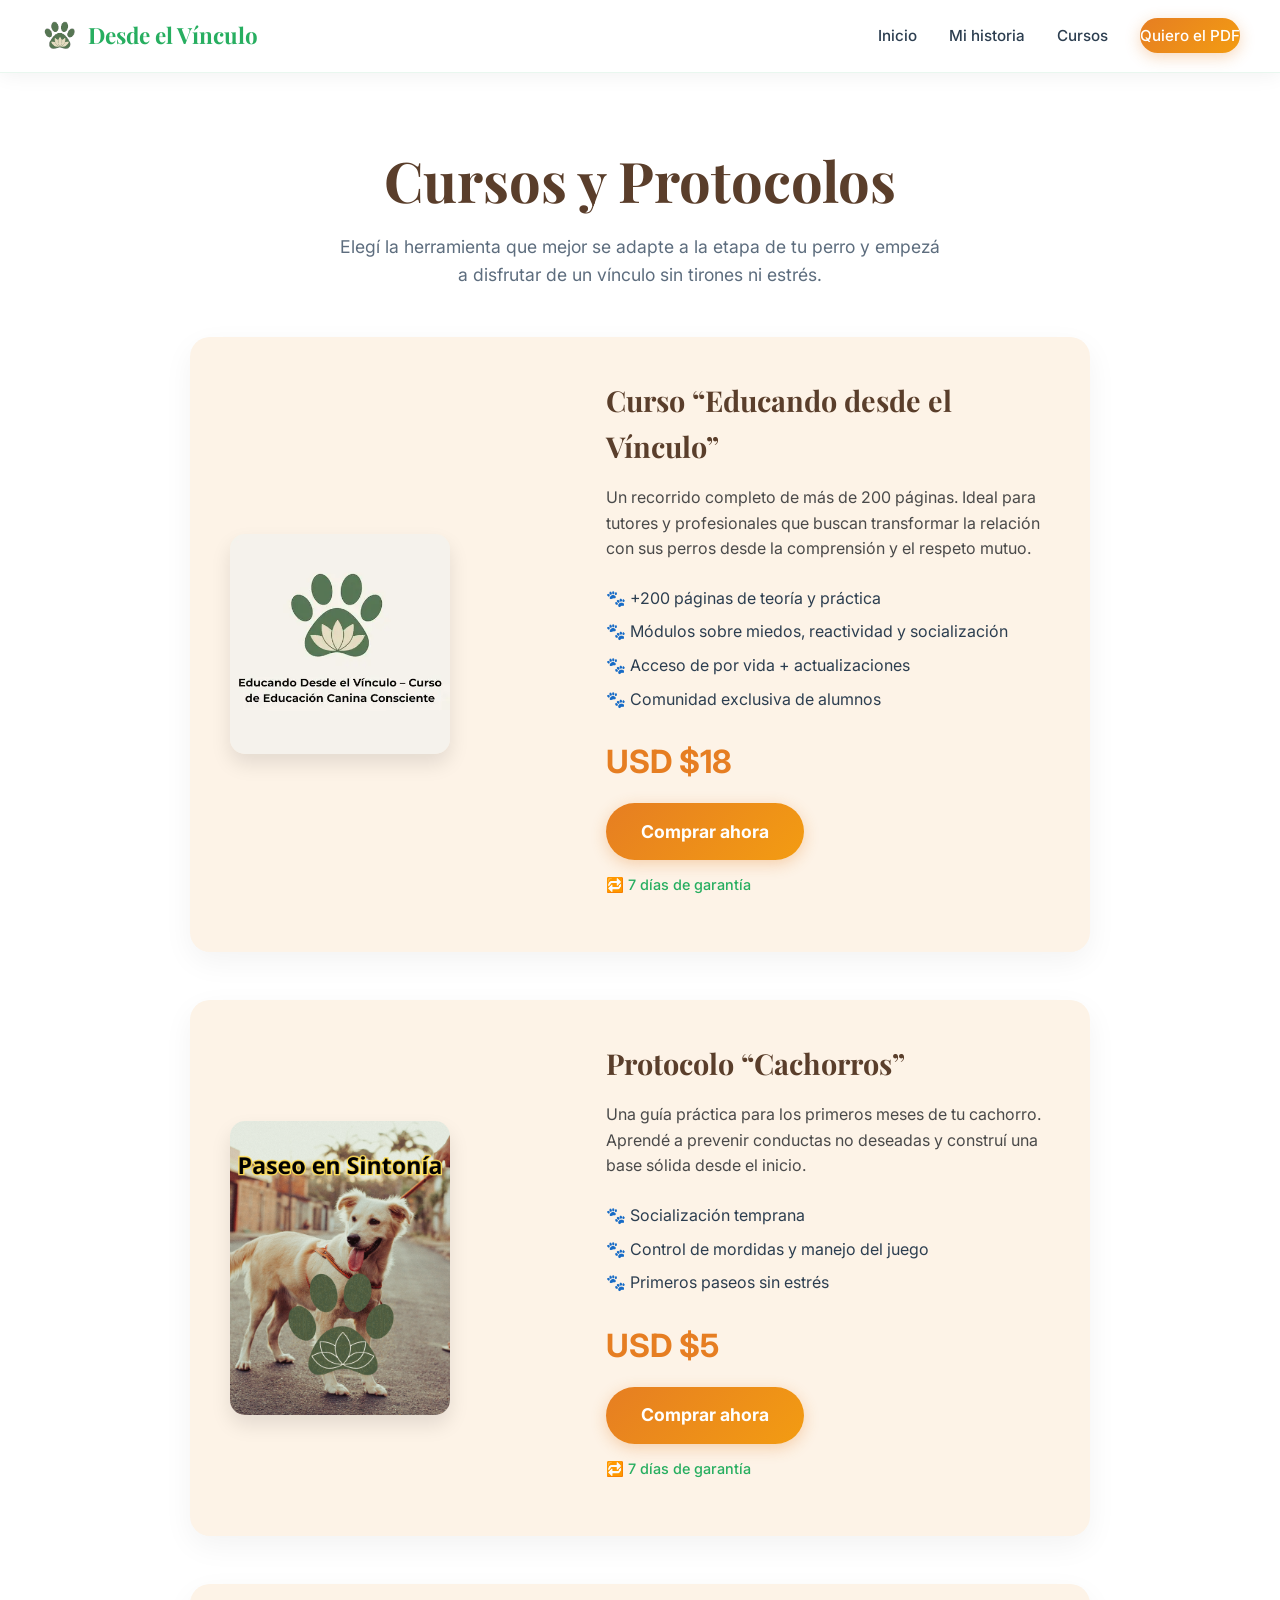
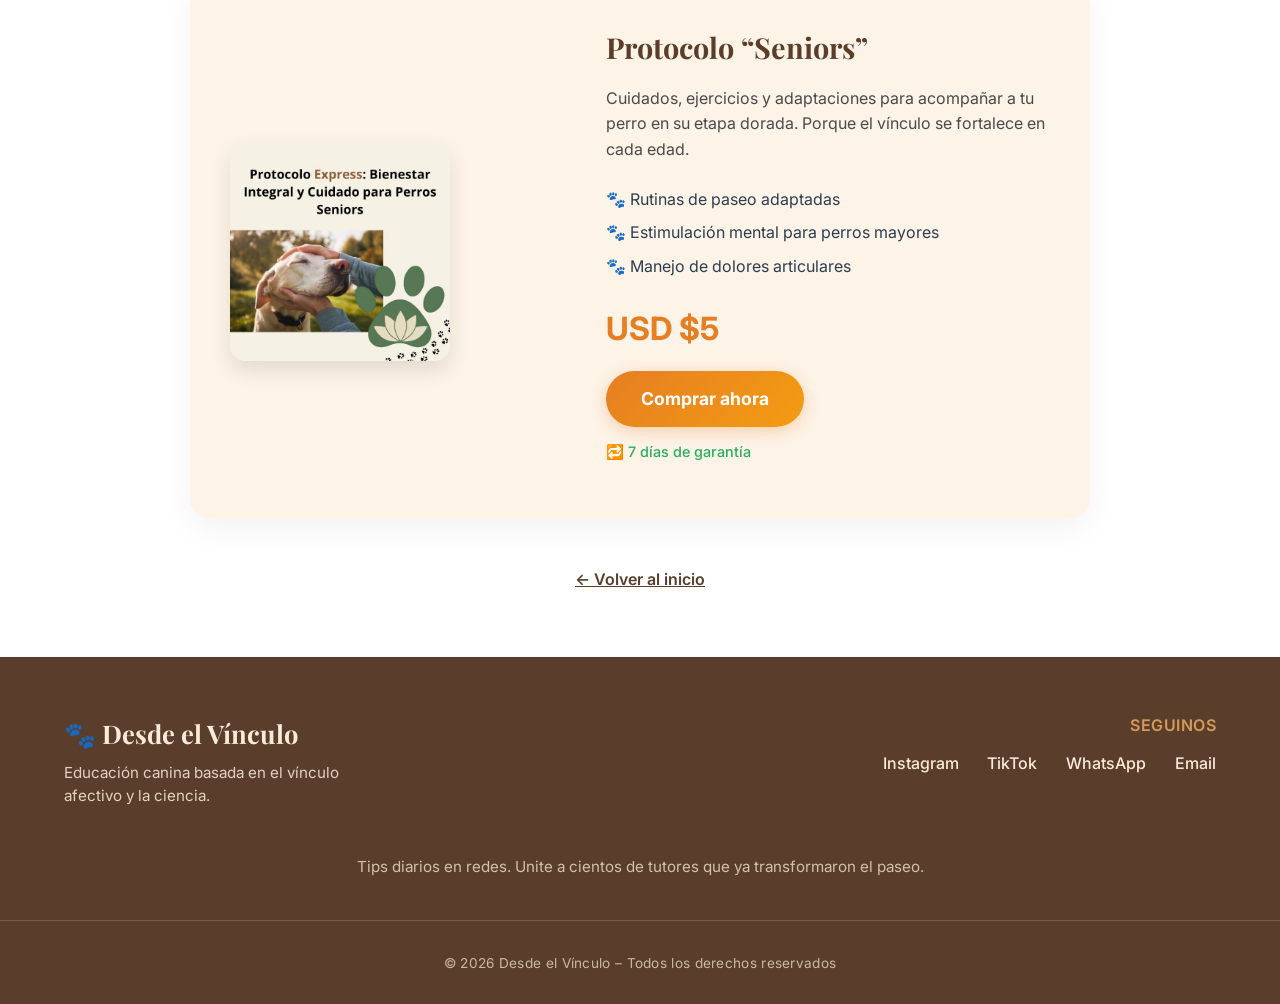
==== productos.html @ a278e69f "Agrego página de productos con catálogo de cursos y protocolos" ====
<!DOCTYPE html>
<html lang="es">
<head>
  <meta charset="UTF-8">
  <meta name="viewport" content="width=device-width, initial-scale=1.0, viewport-fit=cover">
  <title>Cursos y Protocolos – Desde el Vínculo</title>
  <meta name="description" content="Descubrí nuestros cursos y protocolos de educación canina. Aprendé a fortalecer el vínculo con tu perro desde cualquier etapa de su vida.">
  <meta name="robots" content="index, follow">
  <link rel="canonical" href="https://desdeelvinculo.netlify.app/productos.html">

  <!-- Open Graph -->
  <meta property="og:type" content="website">
  <meta property="og:site_name" content="Desde el Vínculo">
  <meta property="og:title" content="Cursos y Protocolos – Desde el Vínculo">
  <meta property="og:description" content="Elegí el curso o protocolo ideal para transformar el paseo con tu perro.">
  <meta property="og:image" content="https://desdeelvinculo.netlify.app/assets/images/og-image.jpg">
  <meta property="og:url" content="https://desdeelvinculo.netlify.app/productos.html">

  <!-- Favicon -->
  <link rel="icon" type="image/png" sizes="512x512" href="/assets/images/favicon.png">
  <link rel="apple-touch-icon" sizes="180x180" href="/assets/images/favicon.png">

  <!-- Fuentes -->
  <link rel="preconnect" href="https://fonts.googleapis.com">
  <link rel="preconnect" href="https://fonts.gstatic.com" crossorigin>
  <link href="https://fonts.googleapis.com/css2?family=Inter:opsz,wght@14..32,400..700&family=Playfair+Display:wght@600;700&display=swap" rel="stylesheet">
  
  <!-- Estilos -->
  <link rel="stylesheet" href="style.css">
</head>
<body>

  <!-- ===== NAV (mismo que en index.html) ===== -->
  <nav class="nav" id="mainNav">
    <div class="nav__overlay" id="navOverlay" aria-hidden="true"></div>
    <div class="nav__inner container">
      <a href="index.html" class="nav__brand">
        <img src="/assets/images/logo.svg" alt="Desde el Vínculo" class="nav__logo-img">
        <span class="nav__brand-text">Desde el Vínculo</span>
      </a>
      <ul class="nav__menu" id="navMenu">
        <li><a href="index.html">Inicio</a></li>
        <li><a href="index.html#autoridad">Mi historia</a></li>
        <li><a href="productos.html" class="active">Cursos</a></li>
        <li><a href="index.html#hero" class="nav__cta">Quiero el PDF</a></li>
      </ul>
      <button class="nav__toggle" id="navToggle" aria-label="Abrir menú" aria-expanded="false">
        <span></span><span></span><span></span>
      </button>
    </div>
  </nav>

  <!-- ===== CATÁLOGO DE PRODUCTOS ===== -->
  <main class="pagina-productos">
    <div class="container">
      <h1 class="titulo-pagina">Cursos y Protocolos</h1>
      <p class="subtitulo-pagina">Elegí la herramienta que mejor se adapte a la etapa de tu perro y empezá a disfrutar de un vínculo sin tirones ni estrés.</p>

      <div class="productos-lista">
        
        <!-- PRODUCTO: Curso Educando desde el Vínculo -->
        <article class="producto-detalle">
          <div class="producto-imagen">
            <img src="/assets/images/Portada producto - Educando Desde el Vínculo – Curso de Educación Canina Consciente.webp" alt="Curso Educando desde el Vínculo">
          </div>
          <div class="producto-contenido">
            <h2>Curso “Educando desde el Vínculo”</h2>
            <p class="producto-descripcion">
              Un recorrido completo de más de 200 páginas. Ideal para tutores y profesionales que buscan transformar la relación con sus perros desde la comprensión y el respeto mutuo.
            </p>
            <ul class="producto-beneficios">
              <li>+200 páginas de teoría y práctica</li>
              <li>Módulos sobre miedos, reactividad y socialización</li>
              <li>Acceso de por vida + actualizaciones</li>
              <li>Comunidad exclusiva de alumnos</li>
            </ul>
            <p class="producto-precio">USD $18</p>
            <!-- 🔁 REEMPLAZÁ con tu link de Hotmart del curso -->
            <a href="https://go.hotmart.com/K102549535T?dp=1" target="_blank" class="btn-hotmart">Comprar ahora</a>
            <p class="producto-garantia">🔁 7 días de garantía</p>
          </div>
        </article>

        <!-- PRODUCTO: Protocolo Cachorros -->
        <article class="producto-detalle">
          <div class="producto-imagen">
            <img src="/assets/images/mockup-pdf-paseoensintonia-contorno.png" alt="Protocolo Cachorros">
          </div>
          <div class="producto-contenido">
            <h2>Protocolo “Cachorros”</h2>
            <p class="producto-descripcion">
              Una guía práctica para los primeros meses de tu cachorro. Aprendé a prevenir conductas no deseadas y construí una base sólida desde el inicio.
            </p>
            <ul class="producto-beneficios">
              <li>Socialización temprana</li>
              <li>Control de mordidas y manejo del juego</li>
              <li>Primeros paseos sin estrés</li>
            </ul>
            <p class="producto-precio">USD $5</p>
            <!-- 🔁 REEMPLAZÁ con tu link de Hotmart del protocolo cachorros -->
            <a href="https://go.hotmart.com/E106387724O?dp=1" target="_blank" class="btn-hotmart">Comprar ahora</a>
            <p class="producto-garantia">🔁 7 días de garantía</p>
          </div>
        </article>

        <!-- PRODUCTO: Protocolo Seniors -->
        <article class="producto-detalle">
          <div class="producto-imagen">
            <img src="/assets/images/Protocolo express Perros seniors portada hotmart.jpg" alt="Protocolo Seniors">
          </div>
          <div class="producto-contenido">
            <h2>Protocolo “Seniors”</h2>
            <p class="producto-descripcion">
              Cuidados, ejercicios y adaptaciones para acompañar a tu perro en su etapa dorada. Porque el vínculo se fortalece en cada edad.
            </p>
            <ul class="producto-beneficios">
              <li>Rutinas de paseo adaptadas</li>
              <li>Estimulación mental para perros mayores</li>
              <li>Manejo de dolores articulares</li>
            </ul>
            <p class="producto-precio">USD $5</p>
            <!-- 🔁 REEMPLAZÁ con tu link de Hotmart del protocolo seniors -->
            <a href="https://go.hotmart.com/B106388195T?dp=1" target="_blank" class="btn-hotmart">Comprar ahora</a>
            <p class="producto-garantia">🔁 7 días de garantía</p>
          </div>
        </article>

      </div>

      <div class="volver-inicio">
        <a href="index.html" class="btn-volver">← Volver al inicio</a>
      </div>
    </div>
  </main>

  <!-- ===== FOOTER (mismo que en index.html) ===== -->
  <footer>
    <div class="container footer-grid">
      <div class="footer-info">
        <p class="footer-brand">🐾 Desde el Vínculo</p>
        <p class="footer-text">Educación canina basada en el vínculo afectivo y la ciencia.</p>
      </div>
      <div class="footer-social">
        <p class="footer-follow">Seguinos</p>
        <div class="social-links">
          <a href="https://instagram.com/tu-usuario" target="_blank" aria-label="Instagram">Instagram</a>
          <a href="https://tiktok.com/@tu-usuario" target="_blank" aria-label="TikTok">TikTok</a>
          <a href="https://wa.me/5491122334455" target="_blank" aria-label="WhatsApp">WhatsApp</a>
          <a href="mailto:contacto@desdeelvinculo.netlify.app" aria-label="Email">Email</a>
        </div>
      </div>
      <p class="footer-invitacion">Tips diarios en redes. Unite a cientos de tutores que ya transformaron el paseo.</p>
    </div>
    <div class="footer-bottom">
      <small>© 2026 Desde el Vínculo – Todos los derechos reservados</small>
    </div>
  </footer>

  <script src="script.js"></script>
</body>
</html>
---- style.css ----
/* ========== RESET Y BASE ========== */
* { margin:0; padding:0; box-sizing:border-box; }

body {
  font-family: 'Inter', system-ui, -apple-system, sans-serif;
  background: #fefaf5;
  color: #2c3e50;
  line-height: 1.6;
  overflow-x: hidden;
}
img { max-width:100%; height:auto; display:block; }
a { text-decoration:none; color:inherit; }
.container { max-width:1200px; margin:0 auto; padding:0 1.5rem; }

html { min-width: 320px; }

/* ========== TIPOGRAFÍA ========== */
h1, h2, h3, .nav__brand-text {
  font-family: 'Playfair Display', serif;
  font-weight: 700;
}
h1 { font-size: clamp(2rem, 5vw, 3.5rem); }
h2 { font-size: clamp(1.6rem, 4vw, 2.4rem); }

/* ========== NAV ========== */
.nav {
  position: fixed; top:0; left:0; width:100%; z-index:1200;
  background: rgba(255,255,255,0.85); backdrop-filter: blur(12px);
  border-bottom: 1px solid rgba(39,174,96,0.1);
  transition: all 0.3s;
  box-shadow: 0 2px 20px rgba(0,0,0,0.06);
}
.nav.scrolled { background: rgba(255,255,255,0.98); box-shadow: 0 4px 25px rgba(0,0,0,0.1); }
.nav__inner { display:flex; justify-content:space-between; align-items:center; padding:1rem 0; }
.nav__brand { display:flex; align-items:center; gap:0.5rem; }
.nav__logo-img { height: clamp(30px, 5vw, 40px); }
.nav__brand-text { font-size: clamp(1.1rem, 3vw, 1.4rem); color:#27ae60; white-space: nowrap; }
.nav__menu { display:flex; list-style:none; gap:2rem; align-items:center; }
.nav__menu a { color:#2c3e50; font-weight:500; font-size:0.95rem; padding:0.5rem 0; transition:color 0.3s; position:relative; }
.nav__menu a::after { content:''; position:absolute; bottom:0; left:0; width:0; height:2px; background:#27ae60; transition: width 0.3s; }
.nav__menu a:hover { color:#27ae60; }
.nav__menu a:hover::after { width:100%; }
.nav__cta { background: linear-gradient(135deg, #e67e22 0%, #f39c12 100%); color:white !important; padding:0.6rem 1.5rem; border-radius:25px; font-weight:600; box-shadow:0 4px 15px rgba(230,126,34,0.3); }
.nav__cta:hover { transform: translateY(-2px); }
.nav__cta::after { display:none; }
.nav__toggle { display:none; background:none; border:none; cursor:pointer; width:44px; height:44px; flex-direction:column; justify-content:center; align-items:center; gap:6px; z-index:1250; padding:5px; }
.nav__toggle span { display:block; width:24px; height:3px; background:#2c3e50; border-radius:3px; transition: all 0.3s; }
.nav__toggle.active span:nth-child(1) { transform: translateY(9px) rotate(45deg); background:#27ae60; }
.nav__toggle.active span:nth-child(2) { opacity:0; }
.nav__toggle.active span:nth-child(3) { transform: translateY(-9px) rotate(-45deg); background:#27ae60; }
.nav__overlay { position:fixed; top:0; left:0; width:100%; height:100vh; background:rgba(0,0,0,0.5); backdrop-filter:blur(2px); z-index:1100; opacity:0; visibility:hidden; transition: all 0.3s; pointer-events:none; }
.nav__overlay.active { opacity:1; visibility:visible; pointer-events:auto; }

/* ========== HERO ========== */
.hero {
  position: relative;
  min-height: 100vh;
  display: flex;
  align-items: center;
  padding: clamp(80px, 10vh, 120px) 1.5rem 60px;
  background-color: #f7f3e6;
}
.hero-bg-img {
  position: absolute;
  top:0; left:0; width:100%; height:100%;
  object-fit: cover;
  opacity: 0.25;
  z-index:0;
}
.hero-content-wrapper { position:relative; z-index:1; width:100%; }
.hero-grid { display:grid; grid-template-columns:1fr; gap:2rem; align-items:center; }
.hero-content h1 { line-height:1.2; margin-bottom:1.2rem; color:#2c3e50; }
.hero-flag { display:inline-block; background:rgba(39,174,96,0.1); color:#27ae60; padding:0.4rem 1rem; border-radius:20px; font-weight:600; margin-bottom:1rem; font-size:0.9rem; }
.hero-subtitle { font-size:1.1rem; margin-bottom:1rem; color:#5d6d7e; }
.hero-urgency { font-weight:700; color:#e67e22; margin-top:0.5rem; font-size:0.95rem; }
.hero-pdf-column { display:flex; justify-content:center; width:100%; }
.hero-pdf-regalo {
  background:rgba(255,255,255,0.9);
  backdrop-filter:blur(5px);
  border:2px solid #27ae60;
  border-radius:20px;
  padding: clamp(1.5rem, 4vw, 2rem);
  box-shadow:0 15px 35px rgba(39,174,96,0.1);
  width: 100%;
  max-width: 370px;
  margin: 0 auto;
}
.pdf-mockup-3d { margin-bottom:1rem; text-align:center; }
.pdf-mockup-3d img { max-width: clamp(160px, 40vw, 220px); margin:0 auto; filter: drop-shadow(0 10px 15px rgba(0,0,0,0.2)); }
.pdf-badge { text-align:center; margin-bottom:1.5rem; }
.pdf-line1 { display:block; font-size:0.9rem; font-weight:600; color:#e67e22; }
.pdf-line2 { display:block; font-size:1.2rem; font-weight:700; color:#2c3e50; }
.pdf-form { display:flex; flex-direction:column; gap:1rem; }
.pdf-form input { padding:14px 16px; border:2px solid #e9ecef; border-radius:10px; font-size:1rem; font-family:'Inter', sans-serif; transition:border 0.3s; background:white; }
.pdf-form input:focus { outline:none; border-color:#27ae60; box-shadow:0 0 0 3px rgba(39,174,96,0.1); }
.pdf-form button { padding:14px 20px; background:linear-gradient(135deg, #e67e22 0%, #f39c12 100%); color:white; border:none; border-radius:10px; font-weight:600; font-size:1rem; cursor:pointer; transition:all 0.3s; }
.pdf-form button:hover { background:linear-gradient(135deg, #d35400 0%, #e67e22 100%); transform:translateY(-2px); }
.pdf-privacy { font-size:0.8rem; color:#7f8c8d; text-align:center; }
.success-msg { display:none; margin-top:1rem; color:#27ae60; font-weight:600; text-align:center; }

/* ========== SECCIÓN EMPATÍA ========== */
.dolor { padding: clamp(3rem, 8vw, 5rem) 0; background:#fff9f2; }
.dolor h2 { margin-bottom:2.5rem; color:#5a3e2b; text-align:center; }
.dolor-grid { display:grid; grid-template-columns: repeat(auto-fit, minmax(180px, 1fr)); gap:1.5rem; }
.dolor-item { background:white; padding: clamp(1.5rem, 4vw, 2rem); border-radius:15px; text-align:center; box-shadow:0 8px 20px rgba(0,0,0,0.04); transition: transform 0.3s; }
.dolor-item:hover { transform: translateY(-5px); }
.dolor-icon { width:48px; height:48px; margin:0 auto 1rem; opacity:0.8; }

/* ========== AUTORIDAD CON TIMELINE ========== */
.autoridad { padding: clamp(3rem, 8vw, 5rem) 0; background:#ffffff; }
.autoridad-header { display:flex; flex-wrap:wrap; gap:2rem; align-items:center; margin-bottom:3rem; }
.autoridad-foto img { width: clamp(140px, 30vw, 180px); height: clamp(140px, 30vw, 180px); border-radius:50%; object-fit:cover; box-shadow:0 10px 25px rgba(0,0,0,0.08); }
.autoridad-intro h2 { font-size: clamp(1.6rem, 4vw, 2.2rem); margin-bottom:1rem; color:#2c3e50; }
.autoridad-intro p { margin-bottom:1rem; color:#4a4a4a; }

.timeline-horizontal {
  display: flex;
  justify-content: space-between;
  align-items: flex-start;
  flex-wrap: wrap;
  gap: 1rem;
  margin-top: 3rem;
  position: relative;
}
.timeline-horizontal::before {
  content: '';
  position: absolute;
  top: 20px;
  left: 0;
  width: 100%;
  height: 4px;
  background: transparent;
  border-top: 3px dashed #27ae60;
  border-radius: 5px;
  z-index: 0;
  transform: skewY(-1deg);
  opacity: 0.6;
}
.timeline-h-item {
  display: flex;
  flex-direction: column;
  align-items: center;
  flex: 1;
  min-width: 100px;
  position: relative;
  z-index: 1;
}
.timeline-h-dot {
  width: 18px;
  height: 18px;
  background: #27ae60;
  border-radius: 50%;
  border: 3px solid white;
  box-shadow: 0 0 0 3px #27ae60;
  margin-bottom: 0.8rem;
}
.timeline-h-content {
  text-align: center;
  background: rgba(255,255,255,0.9);
  padding: 0.8rem;
  border-radius: 12px;
  box-shadow: 0 5px 15px rgba(0,0,0,0.05);
  max-width: 160px;
}
.timeline-h-content h4 { font-size: 1rem; color:#e67e22; margin-bottom:0.3rem; }
.timeline-h-content p { font-size: 0.85rem; color:#4a4a4a; }

/* ========== TESTIMONIOS ========== */
.testimonios { padding: clamp(3rem, 8vw, 4rem) 0; background:#fdf3e7; }
.testimonios h2 { margin-bottom:2rem; color:#5a3e2b; text-align:center; }
.testimonios-grid { display:flex; flex-direction:column; gap:1.5rem; max-width:700px; margin:0 auto; padding:0 1rem; }
.testimonio { background:white; padding:1.5rem; border-radius:15px; box-shadow:0 5px 15px rgba(0,0,0,0.05); font-style:italic; }
.testimonio-autor { font-weight:600; color:#e67e22; display:block; margin-top:0.5rem; }

/* ========== PRODUCTOS + PASOS ========== */
.productos { padding: clamp(3rem, 8vw, 5rem) 0; background:#ffffff; }
.productos h2 { margin-bottom:3rem; color:#5a3e2b; text-align:center; }
.pasos-grid { display:grid; grid-template-columns: repeat(auto-fit, minmax(160px, 1fr)); gap:1.5rem; margin-bottom:3rem; }
.paso { text-align:center; padding:1.5rem; background:#fff9f2; border-radius:15px; }
.paso-num { width:50px; height:50px; background:#27ae60; color:white; border-radius:50%; display:flex; align-items:center; justify-content:center; font-size:1.5rem; font-weight:700; margin:0 auto 1rem; }
.paso h4 { margin-bottom:0.5rem; color:#2c3e50; font-size:1.1rem; }
.paso p { font-size:0.9rem; color:#4a4a4a; }
.producto-card { display:flex; flex-wrap:wrap; gap:2rem; background:#fdf3e7; border-radius:20px; padding:2rem; align-items:center; }
.producto-info { flex: 1 1 280px; }
.producto-info h3 { font-size:1.6rem; margin-bottom:1rem; color:#5a3e2b; }
.producto-beneficios { list-style:none; margin-bottom:1rem; }
.producto-beneficios li { margin-bottom:0.5rem; padding-left:1.5rem; position:relative; }
.producto-beneficios li::before { content:"🐾"; position:absolute; left:0; color:#d49a5a; font-weight:bold; }
.producto-garantia { font-size:0.9rem; color:#27ae60; font-weight:600; margin:1rem 0; }
.btn-hotmart { display:inline-block; background:linear-gradient(135deg, #e67e22, #f39c12); color:white; padding:0.8rem 1.8rem; border-radius:30px; font-weight:700; transition:all 0.3s; box-shadow:0 4px 15px rgba(230,126,34,0.3); }
.btn-hotmart:hover { transform:translateY(-3px); box-shadow:0 8px 25px rgba(230,126,34,0.4); }
.producto-imagen { flex: 1 1 250px; text-align:center; }
.producto-imagen img { border-radius:15px; max-width:100%; height:auto; }
.proximamente { margin-top:2rem; background:#fff9f2; padding:1.5rem; border-radius:15px; text-align:center; font-weight:600; color:#5a3e2b; }

/* ========== COMUNIDAD ========== */
.comunidad { padding: clamp(3rem, 8vw, 5rem) 0; background:#fff9f2; text-align:center; }
.comunidad h2 { margin-bottom:1rem; color:#5a3e2b; }
.comunidad-descripcion { max-width:650px; margin:0 auto 2rem; color:#4a4a4a; line-height:1.6; padding:0 1rem; }
.comunidad-grid { display:flex; flex-wrap:wrap; gap:2rem; justify-content:center; align-items:flex-start; }
.comunidad-form { flex: 1 1 300px; background:white; padding:2rem; border-radius:20px; box-shadow:0 10px 30px rgba(0,0,0,0.05); text-align:left; }
.comunidad-form input, .comunidad-form textarea { width:100%; padding:12px 16px; border:2px solid #e9ecef; border-radius:10px; font-family:'Inter', sans-serif; font-size:1rem; margin-bottom:1rem; transition:border 0.3s; }
.comunidad-form input:focus, .comunidad-form textarea:focus { outline:none; border-color:#27ae60; box-shadow:0 0 0 3px rgba(39,174,96,0.1); }
.btn-comunidad { background: linear-gradient(135deg, #e67e22, #f39c12); color:white; border:none; padding:12px 24px; border-radius:30px; font-weight:600; font-size:1rem; cursor:pointer; transition:all 0.3s; box-shadow:0 4px 15px rgba(230,126,34,0.3); }
.btn-comunidad:hover { transform:translateY(-2px); box-shadow:0 6px 20px rgba(230,126,34,0.4); }
.comunidad-privacy { font-size:0.8rem; color:#7f8c8d; margin-top:0.5rem; text-align:center; }
/* Estilos unificados para el muro de comunidad (rotativo) */
.comunidad-testimonios-wall {
  flex: 1 1 300px;
  display: flex;
  align-items: center;
  justify-content: center;
  min-height: 120px;
  position: relative;
}
.comunidad-msg {
  background: white;
  padding: 1.5rem;
  border-radius: 15px;
  box-shadow: 0 5px 15px rgba(0,0,0,0.05);
  font-style: italic;
  text-align: left;
  width: 100%;
  opacity: 0;
  transition: opacity 0.6s ease;
  position: absolute;
}
.comunidad-msg.activo {
  opacity: 1;
  position: relative;
}
.comunidad-msg p { margin-bottom: 0.5rem; color: #2c3e50; }
.comunidad-autor { font-weight:600; color:#e67e22; display:block; text-align:right; }
.comunidad-cta-redes { margin-top:2rem; font-weight:500; }
.comunidad-cta-redes a { color:#27ae60; font-weight:700; text-decoration:underline; transition:color 0.3s; }
.comunidad-cta-redes a:hover { color:#229954; }

/* ========== FOOTER ========== */
footer {
  background: #5a3e2b;
  color: #fceadb;
  padding: clamp(2.5rem, 6vw, 3.5rem) 0 1.8rem;
}
.footer-grid {
  display: flex;
  flex-wrap: wrap;
  justify-content: space-between;
  align-items: flex-start;
  gap: 2.5rem;
  margin-bottom: 2.5rem;
}
.footer-info { flex: 1 1 250px; }
.footer-brand {
  font-family: 'Playfair Display', serif;
  font-size: 1.6rem;
  font-weight: 700;
  margin-bottom: 0.5rem;
  color: #fceadb;
}
.footer-text { opacity: 0.85; font-size: 0.95rem; line-height: 1.5; max-width: 280px; }
.footer-social { flex: 0 1 auto; text-align: right; }
.footer-follow {
  font-weight: 600;
  margin-bottom: 0.8rem;
  font-size: 1rem;
  letter-spacing: 0.5px;
  text-transform: uppercase;
  color: #d49a5a;
}
.social-links { display: flex; gap: 1.8rem; justify-content: flex-end; }
.social-links a {
  color: #fceadb;
  font-weight: 500;
  font-size: 1rem;
  transition: color 0.3s, transform 0.3s;
  position: relative;
  text-decoration: none;
}
.social-links a::after {
  content: '';
  position: absolute;
  bottom: -2px;
  left: 0;
  width: 0;
  height: 1px;
  background: #d49a5a;
  transition: width 0.3s;
}
.social-links a:hover { color: #d49a5a; transform: translateY(-2px); }
.social-links a:hover::after { width: 100%; }
.footer-invitacion { flex: 1 1 100%; text-align: center; font-size: 0.95rem; opacity: 0.75; margin-top: 0.5rem; }
.footer-bottom { border-top: 1px solid rgba(255,255,255,0.15); padding-top: 1.8rem; text-align: center; }
.footer-bottom small { opacity: 0.7; font-size: 0.85rem; letter-spacing: 0.3px; }

/* ========== MEDIA QUERIES RESPONSIVE (ÚNICO BLOQUE) ========== */
@media (max-width: 768px) {
  /* NAV */
  .nav__toggle { display:flex; }
  .nav__menu {
    position:fixed; top:0; right:-100%; width:280px; height:100vh;
    background:white; flex-direction:column; align-items:flex-start;
    padding:100px 2rem 2rem; transition:right 0.4s ease;
    box-shadow:-5px 0 30px rgba(0,0,0,0.1); z-index:1200;
  }
  .nav__menu.active { right:0; }
  .nav__menu li { width:100%; border-bottom:1px solid rgba(39,174,96,0.1); }
  .nav__menu li:last-child { border-bottom:none; margin-top:1rem; }
  .nav__menu a { display:block; padding:1rem 0; font-size:1.1rem; width:100%; }
  .nav__brand { padding-left: 0.5rem; }

  /* HERO */
  .hero {
    padding-left: 1.2rem;
    padding-right: 1.2rem;
  }
  .hero-grid { grid-template-columns: 1fr; }
  .hero-pdf-column {
    display: flex;
    justify-content: center;
    width: 100%;
  }
  .hero-pdf-regalo {
    width: 90%;               /* ancho más cómodo, no llega a los bordes */
    max-width: 370px;
    margin: 0 auto;
  }
  .hero-content-wrapper {
    padding: 0 0.5rem;
  }

  /* TIMELINE */
  .timeline-horizontal {
    flex-direction: column;
    align-items: flex-start;
    gap: 2rem;
    padding-left: 2rem;
  }
  .timeline-horizontal::before { display:none; }
  .timeline-h-item { flex-direction: row; align-items: center; gap: 1rem; }
  .timeline-h-content { text-align: left; max-width: none; }

  /* FOOTER */
  .footer-grid {
    flex-direction: column;
    align-items: center;
    text-align: center;
    gap: 2rem;
  }
  .footer-info { flex: unset; }
  .footer-text { max-width: 100%; }
  .footer-social { text-align: center; width: 100%; }
  .social-links {
    justify-content: center;
    flex-wrap: wrap;
    gap: 1.2rem;
  }
  .social-links a {
    font-size: 0.95rem;
    white-space: nowrap;
  }
  .footer-invitacion { text-align: center; }
}

/* ========== AJUSTE ULTRAWIDE ========== */
@media (min-width: 1400px) {
  .container { max-width: 1300px; }
  .hero-grid { gap: 4rem; }
}













/* CSS PÁGINA DE PRODUCTOS */

/* ========== PÁGINA DE PRODUCTOS (catálogo) ========== */
.pagina-productos {
  padding: clamp(100px, 15vh, 140px) 0 4rem;
  background: #ffffff;
}

.titulo-pagina {
  text-align: center;
  margin-bottom: 0.5rem;
  color: #5a3e2b;
  font-family: 'Playfair Display', serif;
}

.subtitulo-pagina {
  text-align: center;
  font-size: 1.1rem;
  color: #5d6d7e;
  margin-bottom: 3rem;
  max-width: 600px;
  margin-left: auto;
  margin-right: auto;
}

.productos-lista {
  display: flex;
  flex-direction: column;
  gap: 3rem;
  max-width: 900px;
  margin: 0 auto;
}

.producto-detalle {
  display: flex;
  flex-wrap: wrap;
  gap: 2rem;
  background: #fdf3e7;
  border-radius: 20px;
  padding: 2.5rem;
  align-items: center;
  box-shadow: 0 10px 30px rgba(0,0,0,0.05);
}

.producto-imagen {
  flex: 1 1 250px;
  text-align: center;
}

.producto-imagen img {
  max-width: 220px;
  border-radius: 15px;
  box-shadow: 0 10px 20px rgba(0,0,0,0.1);
}

.producto-contenido {
  flex: 1 1 350px;
}

.producto-contenido h2 {
  font-family: 'Playfair Display', serif;
  font-size: 1.8rem;
  color: #5a3e2b;
  margin-bottom: 1rem;
}

.producto-descripcion {
  color: #4a4a4a;
  margin-bottom: 1.5rem;
  line-height: 1.6;
}

.producto-precio {
  font-size: 2rem;
  font-weight: 700;
  color: #e67e22;
  margin: 1.5rem 0 1rem;
}

.btn-hotmart {
  display: inline-block;
  background: linear-gradient(135deg, #e67e22, #f39c12);
  color: white;
  padding: 0.9rem 2.2rem;
  border-radius: 35px;
  font-weight: 700;
  font-size: 1.1rem;
  transition: all 0.3s;
  box-shadow: 0 4px 15px rgba(230,126,34,0.3);
  text-decoration: none;
}

.btn-hotmart:hover {
  transform: translateY(-3px);
  box-shadow: 0 8px 25px rgba(230,126,34,0.4);
}

.producto-garantia {
  font-size: 0.9rem;
  color: #27ae60;
  margin-top: 0.8rem;
  font-weight: 500;
}

.volver-inicio {
  text-align: center;
  margin-top: 3rem;
}

.btn-volver {
  color: #5a3e2b;
  font-weight: 600;
  text-decoration: underline;
  transition: color 0.3s;
}

.btn-volver:hover {
  color: #27ae60;
}

/* Responsive para la página de productos */
@media (max-width: 768px) {
  .producto-detalle {
    flex-direction: column;
    text-align: center;
    padding: 2rem 1.5rem;
  }
  .producto-imagen img {
    max-width: 180px;
    margin: 0 auto;
  }
  .producto-contenido {
    text-align: left;
  }
  .producto-contenido h2 {
    text-align: center;
  }
  .producto-precio {
    text-align: center;
  }
  .btn-hotmart {
    display: block;
    text-align: center;
    margin: 0 auto;
  }
}
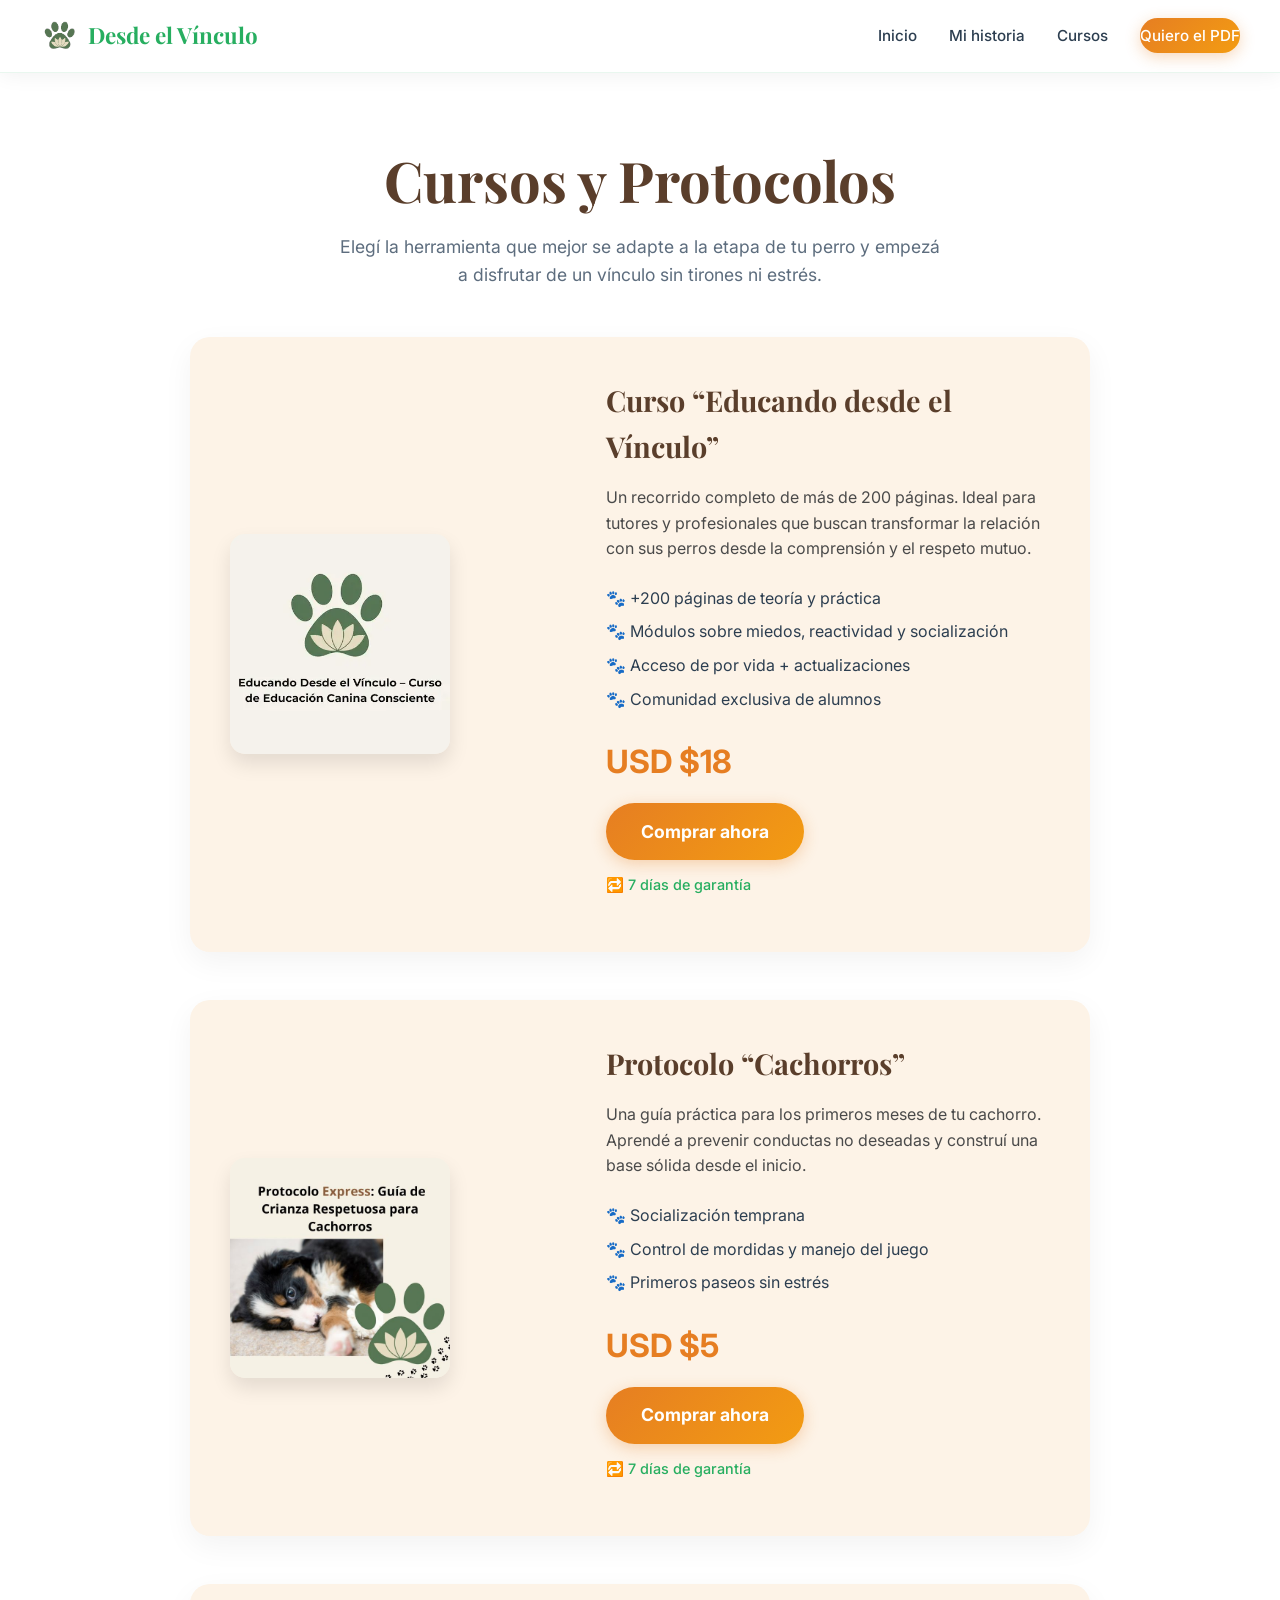
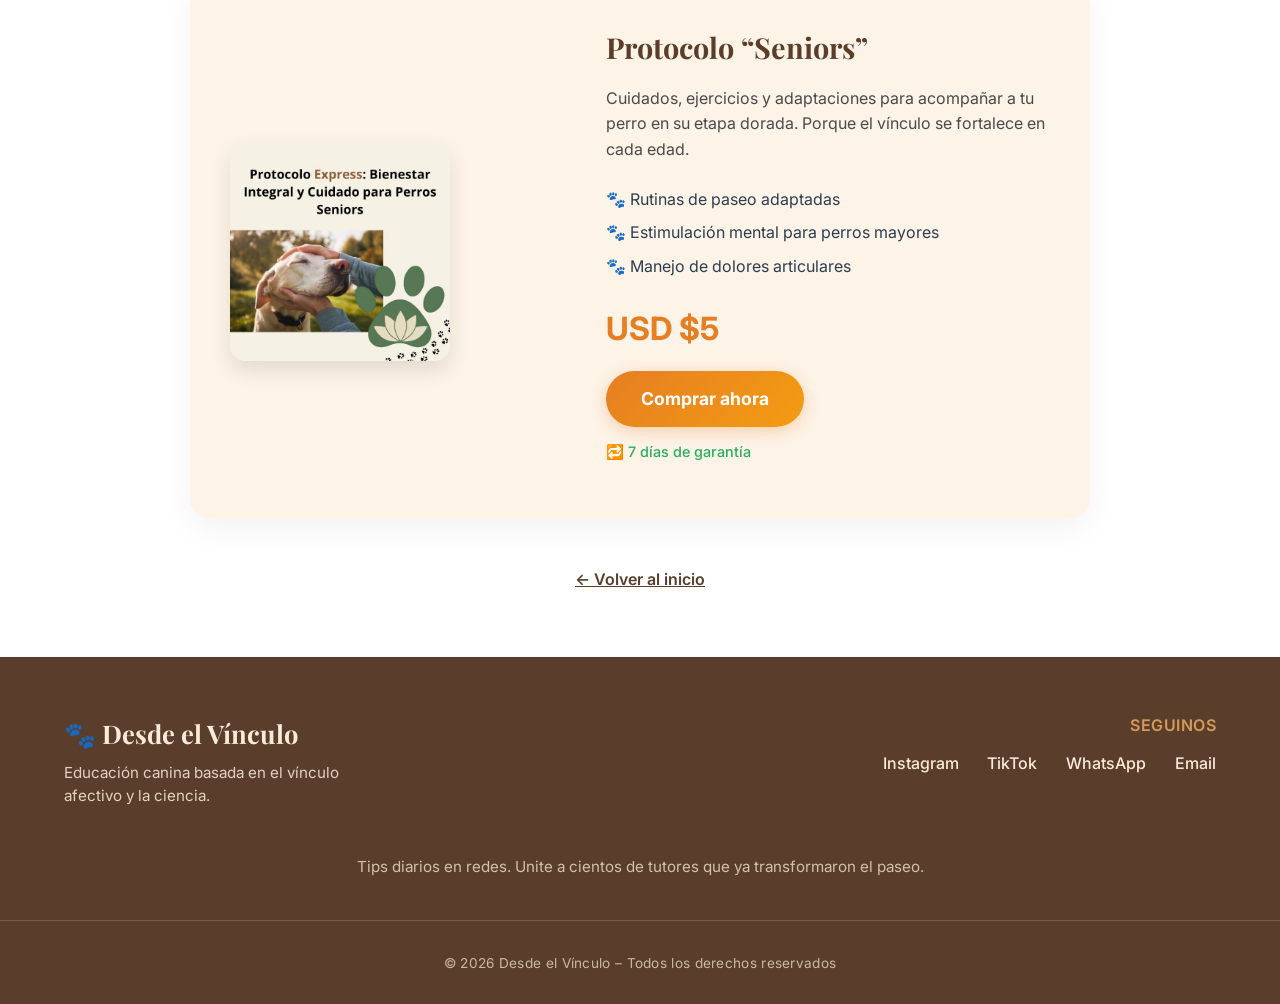
==== commit b5cbe981: "Agrego página de productos con catálogo de cursos y protocolos" ====
--- a/productos.html
+++ b/productos.html
@@ -84,7 +84,7 @@
         <!-- PRODUCTO: Protocolo Cachorros -->
         <article class="producto-detalle">
           <div class="producto-imagen">
-            <img src="/assets/images/mockup-pdf-paseoensintonia-contorno.png" alt="Protocolo Cachorros">
+            <img src="/assets/images/Protocolo express Cachorros portada hotmart.jpg" alt="Protocolo Cachorros">
           </div>
           <div class="producto-contenido">
             <h2>Protocolo “Cachorros”</h2>
